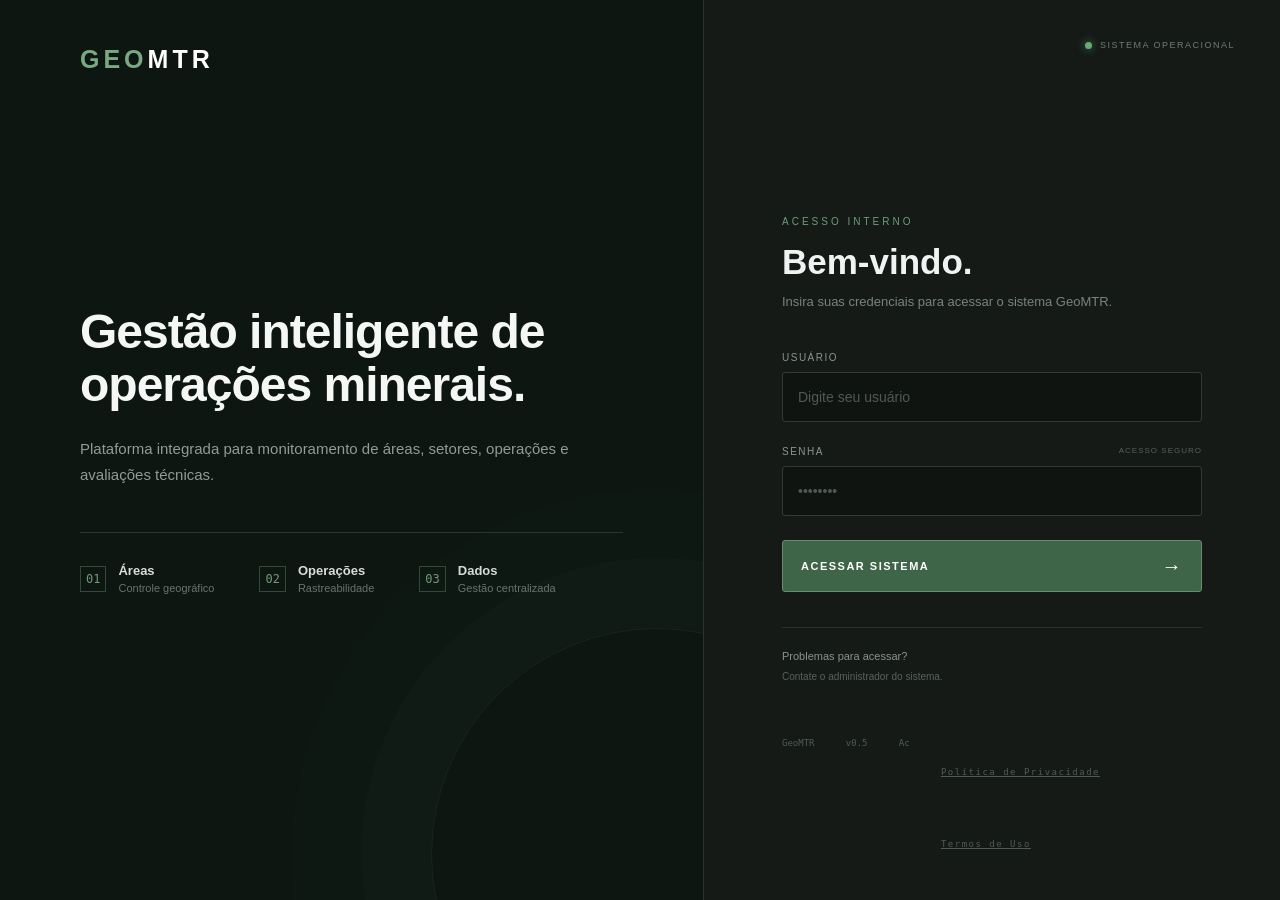
==== index.html @ 0833b3c5 "Add files via upload" ====
<!doctype html>
<html lang="pt-BR">
  <head>
    <meta charset="UTF-8" />
    <meta name="viewport" content="width=device-width, initial-scale=1.0" />
    <title>GeoMTR | Acesso ao Sistema</title>
    <link rel="stylesheet" href="./style.css" />
  </head>

  <body>
    <main class="login-container">
      <section class="painel-info">
        <div class="logo"><span>GEO</span>MTR</div>

        <h1>Gestão inteligente de<br />operações minerais.</h1>

        <p class="descricao">
          Plataforma integrada para monitoramento de áreas, setores, operações e
          avaliações técnicas.
        </p>

        <div class="linha"></div>

        <div class="informacoes">
          <div class="info">
            <span class="numero">01</span>
            <div>
              <strong>Áreas</strong>
              <p>Controle geográfico</p>
            </div>
          </div>

          <div class="info">
            <span class="numero">02</span>
            <div>
              <strong>Operações</strong>
              <p>Rastreabilidade</p>
            </div>
          </div>

          <div class="info">
            <span class="numero">03</span>
            <div>
              <strong>Dados</strong>
              <p>Gestão centralizada</p>
            </div>
          </div>
        </div>
      </section>

      <section class="area-login">
        <div class="status">
          <span class="status-bolinha"></span>
          SISTEMA OPERACIONAL
        </div>

        <div class="login-box">
          <p class="identificacao">ACESSO INTERNO</p>

          <h2>Bem-vindo.</h2>

          <p class="login-descricao">
            Insira suas credenciais para acessar o sistema GeoMTR.
          </p>

          <form id="loginForm">
            <div class="campo">
              <label for="usuario">USUÁRIO</label>
              <input
                type="text"
                id="usuario"
                name="usuario"
                placeholder="Digite seu usuário"
                required
              />
            </div>

            <div class="campo">
              <div class="senha-label">
                <label for="senha">SENHA</label>
                <span>ACESSO SEGURO</span>
              </div>
              <input
                type="password"
                id="senha"
                name="senha"
                placeholder="••••••••"
                required
              />
            </div>

            <p id="erroLogin"></p>

            <button type="submit">
              ACESSAR SISTEMA
              <span>→</span>
            </button>
          </form>

          <div class="separador"></div>

          <div class="suporte">
            <p>Problemas para acessar?</p>
            <span>Contate o administrador do sistema.</span>
          </div>
        </div>

        <footer class="login-footer">
          <span>GeoMTR</span><span>v0.5</span><span>Ac</span>
          <span class="login-legal-links"><button type="button" data-legal="privacy">Política de Privacidade</button><button type="button" data-legal="terms">Termos de Uso</button></span>
        </footer>
      </section>
    </main>
    <script src="./login.js"></script>
  
    <div class="legal-overlay" id="legalOverlay" hidden>
      <section class="legal-modal" role="dialog" aria-modal="true" aria-labelledby="legalTitle">
        <button type="button" class="legal-close" id="legalClose" aria-label="Fechar">×</button>
        <div class="legal-eyebrow">GEOMTR • DOCUMENTOS DO SISTEMA</div>
        <h2 id="legalTitle">Política de Privacidade</h2>
        <p class="legal-updated">Versão demonstrativa • Outubro de 2026</p>
        <div class="legal-content" id="legalContent"></div>
        <div class="legal-actions"><button type="button" id="legalCloseBottom">Entendi</button></div>
      </section>
    </div>
    <script src="./legal.js"></script>
  </body>
</html>
---- style.css ----
* {
  margin: 0;
  padding: 0;
  box-sizing: border-box;
}

body {
  font-family: Arial, Helvetica, sans-serif;
  background: #0d1210;
  color: #e8ece9;
}

/* 
   ESTRUTURA PRINCIPAL
 */

.login-container {
  width: 100%;
  min-height: 100vh;

  display: flex;
}

/*L.E*/

.painel-info {
  width: 55%;
  min-height: 100vh;

  padding: 65px 80px;

  display: flex;
  flex-direction: column;
  justify-content: center;

  position: relative;
  overflow: hidden;

  background:
    linear-gradient(rgba(13, 22, 17, 0.92), rgba(13, 22, 17, 0.97)),
    repeating-linear-gradient(
      0deg,
      transparent,
      transparent 49px,
      rgba(255, 255, 255, 0.025) 50px
    );

  border-right: 1px solid #29332d;
}

.painel-info::after {
  content: "";

  position: absolute;

  width: 450px;
  height: 450px;

  border: 1px solid rgba(96, 151, 111, 0.12);
  border-radius: 50%;

  right: -180px;
  bottom: -180px;

  box-shadow:
    0 0 0 70px rgba(96, 151, 111, 0.025),
    0 0 0 140px rgba(96, 151, 111, 0.015);
}

/* 
   LOGO
 */

.logo {
  position: absolute;

  top: 45px;
  left: 80px;

  font-size: 25px;
  font-weight: bold;

  letter-spacing: 4px;

  color: #ffffff;
}

.logo span {
  color: #78a982;
}

/* 
   TEXTO PRINCIPAL
 */

.painel-info h1 {
  max-width: 650px;

  font-size: 48px;
  line-height: 1.1;

  letter-spacing: -1px;

  margin-bottom: 25px;

  color: #f4f7f5;
}

.descricao {
  max-width: 550px;

  color: #8f9d94;

  line-height: 1.7;

  font-size: 15px;
}

.linha {
  width: 100%;
  max-width: 600px;

  height: 1px;

  background: #29352e;

  margin: 45px 0 30px;
}

/* 
   INFORMAÇÕES
 */

.informacoes {
  display: flex;
  gap: 45px;
}

.info {
  display: flex;
  align-items: center;
  gap: 12px;
}

.numero {
  font-family: monospace;

  font-size: 12px;

  color: #6c9d77;

  border: 1px solid #33473a;

  padding: 5px;
}

.info strong {
  display: block;

  font-size: 13px;

  color: #d8ded9;

  margin-bottom: 4px;
}

.info p {
  font-size: 11px;

  color: #68756c;
}

/* 
   ÁREA DE LOGIN
 */

.area-login {
  width: 45%;
  min-height: 100vh;

  background: #151a17;

  display: flex;
  flex-direction: column;

  align-items: center;
  justify-content: center;

  position: relative;
}

/* 
   STATUS
 */

.status {
  position: absolute;

  top: 40px;
  right: 45px;

  font-size: 9px;

  letter-spacing: 1.5px;

  color: #6f7c73;

  display: flex;
  align-items: center;

  gap: 8px;
}

.status-bolinha {
  width: 7px;
  height: 7px;

  background: #69a976;

  border-radius: 50%;

  box-shadow: 0 0 8px rgba(105, 169, 118, 0.7);
}

/* 
   CAIXA LOGIN
 */

.login-box {
  width: 420px;
}

.identificacao {
  font-size: 10px;

  letter-spacing: 3px;

  color: #6c9d77;

  margin-bottom: 15px;
}

.login-box h2 {
  font-size: 35px;

  color: #f0f3f1;

  margin-bottom: 10px;
}

.login-descricao {
  font-size: 13px;

  line-height: 1.6;

  color: #78847c;

  margin-bottom: 40px;
}

/* 
   CAMPOS
 */

.campo {
  margin-bottom: 24px;
}

.campo label {
  display: block;

  font-size: 10px;

  letter-spacing: 1.5px;

  color: #8b978f;

  margin-bottom: 9px;
}

.senha-label {
  display: flex;

  justify-content: space-between;
}

.senha-label span {
  font-size: 8px;

  letter-spacing: 1px;

  color: #566159;
}

.campo input {
  width: 100%;

  height: 50px;

  padding: 0 15px;

  background: #101411;

  color: #e8ece9;

  border: 1px solid #303a33;

  border-radius: 3px;

  outline: none;

  font-size: 14px;

  transition: 0.2s;
}

.campo input::placeholder {
  color: #4f5952;
}

.campo input:focus {
  border-color: #668d6f;

  background: #121814;

  box-shadow: 0 0 0 2px rgba(102, 141, 111, 0.08);
}

/* 
   BOTÃO
 */

button {
  width: 100%;

  height: 52px;

  margin-top: 8px;

  padding: 0 18px;

  border: 1px solid #688b70;
  border-radius: 3px;

  background: #3f6548;

  color: white;

  font-size: 11px;
  font-weight: bold;

  letter-spacing: 1.5px;

  cursor: pointer;

  display: flex;

  justify-content: space-between;
  align-items: center;

  transition: 0.2s;
}

button span {
  font-size: 20px;
}

button:hover {
  background: #4c7957;

  border-color: #7aa685;

  transform: translateY(-1px);
}

/* 
   SUPORTE
 */

.separador {
  width: 100%;
  height: 1px;

  background: #29312c;

  margin: 35px 0 22px;
}

.suporte p {
  font-size: 11px;

  color: #88948c;

  margin-bottom: 4px;
}

.suporte span {
  font-size: 10px;

  color: #58625b;
}

/* 
   RODAPÉ
 */

footer {
  position: absolute;

  bottom: 30px;

  width: 420px;

  display: flex;

  justify-content: space-between;

  font-family: monospace;

  font-size: 9px;

  color: #505b53;
}

/* 
   RESPONSIVIDADE
 */

@media (max-width: 900px) {
  .painel-info {
    display: none;
  }

  .area-login {
    width: 100%;
  }

  .login-box {
    width: 85%;
    max-width: 420px;
  }

  footer {
    width: 85%;
    max-width: 420px;
  }
  #erroLogin {
    color: #d96b62;
    font-size: 11px;

    margin-top: -10px;
    margin-bottom: 15px;

    min-height: 15px;
  }
}



/* Documentos legais compartilhados */
.legal-overlay[hidden] { display: none !important; }
.legal-overlay {
  position: fixed; inset: 0; z-index: 2000;
  display: flex; align-items: center; justify-content: center;
  padding: 18px; background: rgba(8, 20, 13, .68);
  backdrop-filter: blur(4px);
}
.legal-modal {
  position: relative; width: min(680px, 100%); max-height: min(82vh, 760px);
  overflow: auto; padding: 30px; border-radius: 16px;
  background: #fff; color: #182019; box-shadow: 0 24px 80px rgba(0,0,0,.25);
}
.legal-close {
  position: absolute; top: 12px; right: 14px; width: 38px; height: 38px;
  border: 0; border-radius: 9px; background: #f0f4f0; color: #183221;
  font-size: 27px; line-height: 1; cursor: pointer;
}
.legal-eyebrow { margin: 0 42px 9px 0; color: #477957; font-size: 10px; font-weight: 800; letter-spacing: .12em; }
.legal-modal h2 { margin: 0 44px 7px 0; font-size: clamp(22px, 4vw, 28px); }
.legal-updated { margin: 0 0 22px; color: #7a857c; font-size: 12px; }
.legal-content { display: grid; gap: 14px; color: #455148; font-size: 13px; line-height: 1.75; }
.legal-content p { margin: 0; }
.legal-content strong { color: #182019; }
.legal-actions { display: flex; justify-content: flex-end; margin-top: 24px; }
.legal-actions button {
  min-height: 42px; padding: 0 20px; border: 0; border-radius: 8px;
  background: #477957; color: #fff; font: inherit; font-weight: 700; cursor: pointer;
}
body.legal-modal-open { overflow: hidden; }
.login-footer { flex-wrap: wrap; gap: 12px; }
.login-legal-links { display: flex; flex-wrap: wrap; gap: 12px; }
.login-legal-links button {
  border: 0; padding: 0; background: transparent; color: inherit;
  font: inherit; text-decoration: underline; cursor: pointer;
}
@media (max-width: 600px) {
  .legal-overlay { padding: 10px; align-items: flex-end; }
  .legal-modal { padding: 25px 20px 20px; max-height: 88vh; border-radius: 16px 16px 10px 10px; }
  .legal-content { font-size: 12px; line-height: 1.65; }
}
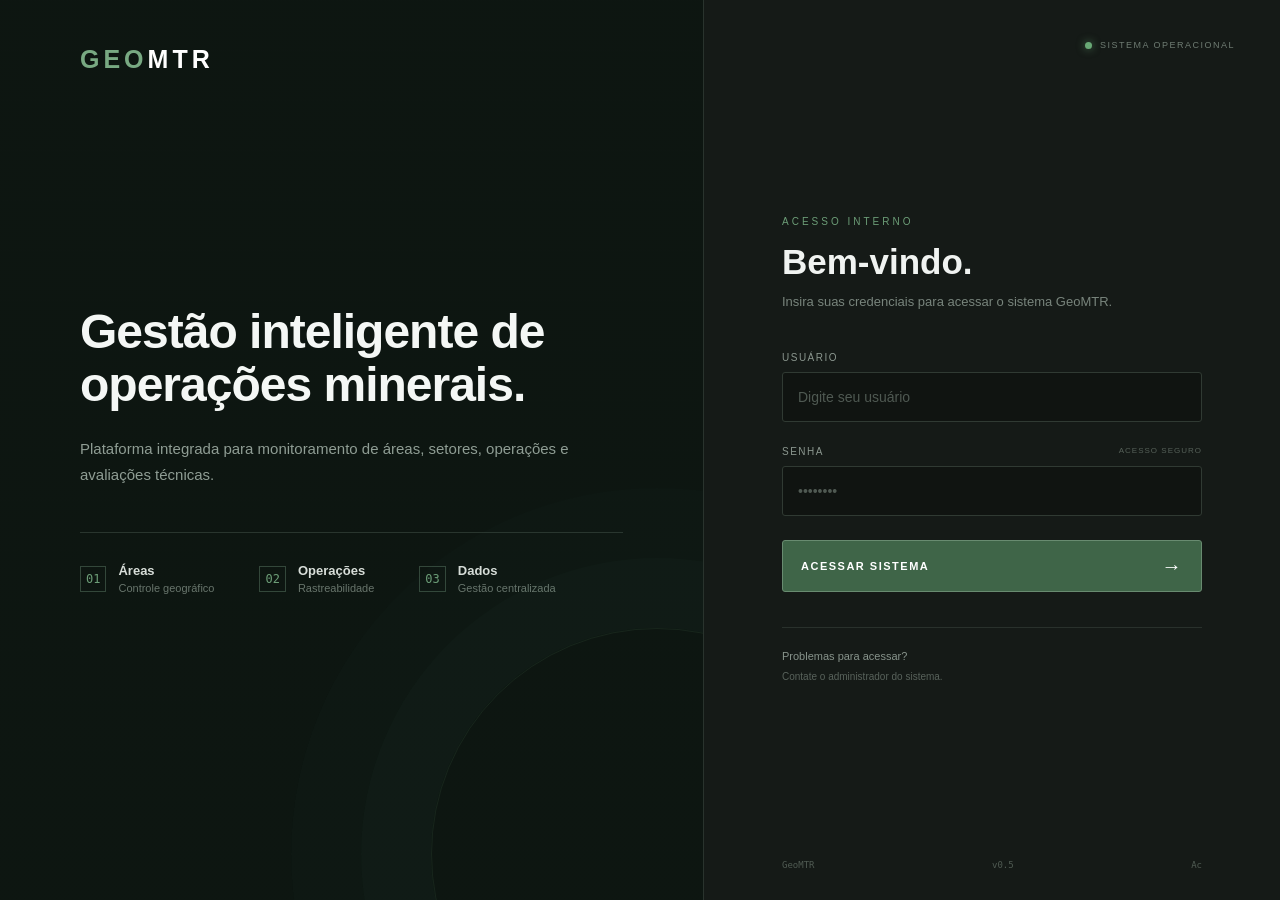
==== commit 0eabfcb2: "arrumando bugs" ====
--- a/index.html
+++ b/index.html
@@ -107,22 +107,34 @@
 
         <footer class="login-footer">
           <span>GeoMTR</span><span>v0.5</span><span>Ac</span>
-          <span class="login-legal-links"><button type="button" data-legal="privacy">Política de Privacidade</button><button type="button" data-legal="terms">Termos de Uso</button></span>
         </footer>
       </section>
     </main>
     <script src="./login.js"></script>
-  
+
     <div class="legal-overlay" id="legalOverlay" hidden>
-      <section class="legal-modal" role="dialog" aria-modal="true" aria-labelledby="legalTitle">
-        <button type="button" class="legal-close" id="legalClose" aria-label="Fechar">×</button>
+      <section
+        class="legal-modal"
+        role="dialog"
+        aria-modal="true"
+        aria-labelledby="legalTitle"
+      >
+        <button
+          type="button"
+          class="legal-close"
+          id="legalClose"
+          aria-label="Fechar"
+        >
+          ×
+        </button>
         <div class="legal-eyebrow">GEOMTR • DOCUMENTOS DO SISTEMA</div>
         <h2 id="legalTitle">Política de Privacidade</h2>
         <p class="legal-updated">Versão demonstrativa • Outubro de 2026</p>
         <div class="legal-content" id="legalContent"></div>
-        <div class="legal-actions"><button type="button" id="legalCloseBottom">Entendi</button></div>
+        <div class="legal-actions">
+          <button type="button" id="legalCloseBottom">Entendi</button>
+        </div>
       </section>
     </div>
-    <script src="./legal.js"></script>
   </body>
 </html>
